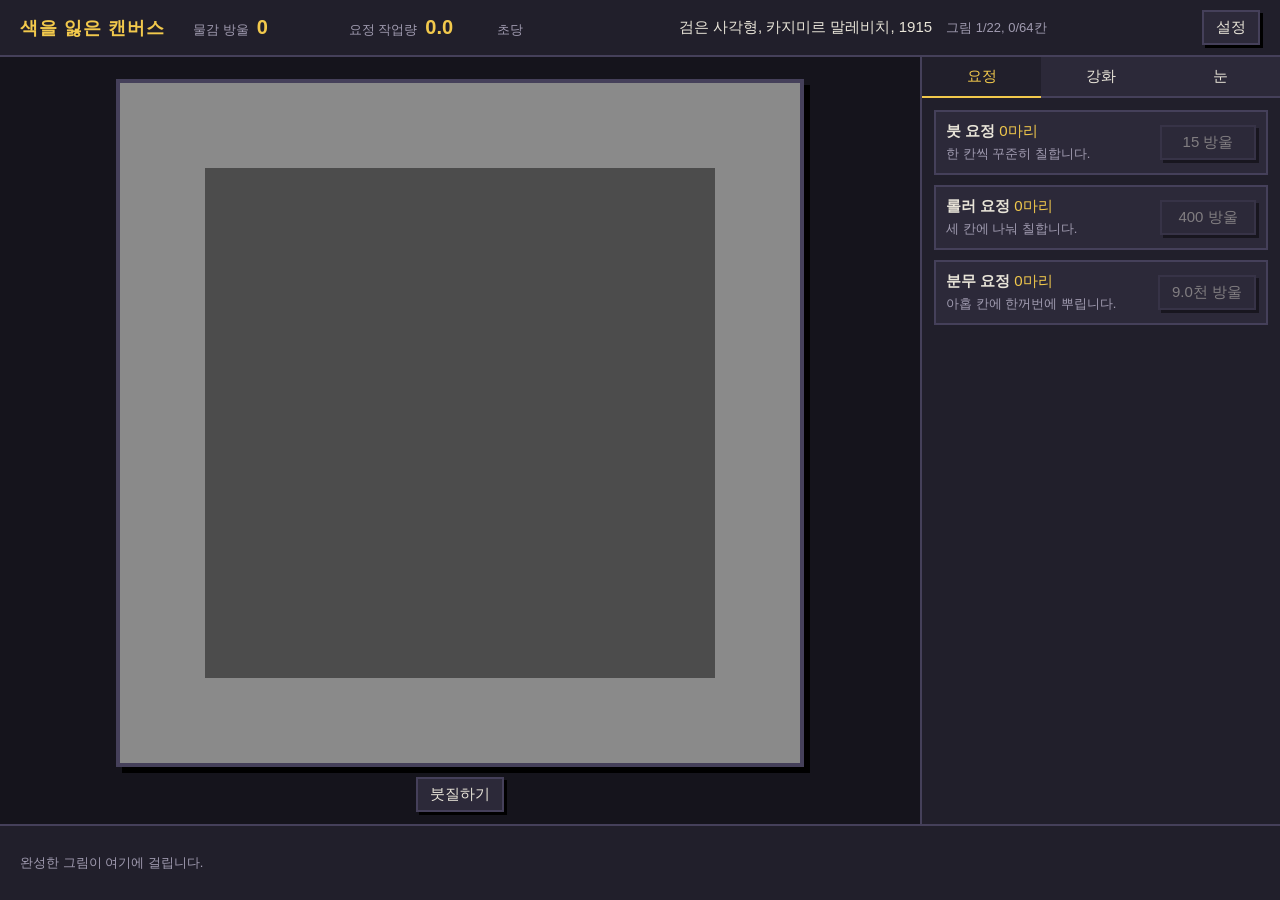
==== index.html @ ebb82942 "feat: 게임 화면 Co-Authored-By: Claude Fable 5.2 <noreply@anthropic.com>" ====
<!doctype html>
<html lang="ko">
<head>
  <meta charset="utf-8">
  <meta name="viewport" content="width=device-width, initial-scale=1">
  <title>색을 잃은 캔버스</title>
  <link rel="stylesheet" href="style.css">
</head>
<body>
  <header id="top">
    <h1>색을 잃은 캔버스</h1>
    <div class="stat"><span class="label">물감 방울</span><strong id="drops">0</strong></div>
    <div class="stat"><span class="label">요정 작업량</span><strong id="rate">0</strong><span class="label">초당</span></div>
    <div class="stat wide"><span id="pictureTitle"></span><span id="pictureProgress" class="label"></span></div>
    <button id="openSettings" type="button">설정</button>
  </header>

  <main>
    <section id="stage" aria-label="캔버스">
      <canvas id="canvas" aria-label="복원 중인 그림. 칸을 누르거나 끌어서 칠합니다."></canvas>
      <div id="overlay" hidden>
        <p id="overlayText"></p>
        <button id="prestigeButton" type="button" class="primary">더 고운 눈을 뜬다</button>
      </div>
      <button id="strokeButton" type="button" title="다음 칸에 붓질 한 번. 키보드로 칠할 때 씁니다.">붓질하기</button>
    </section>

    <aside id="panel">
      <div id="tabs" role="tablist">
        <button type="button" role="tab" data-tab="fairies" aria-selected="true">요정</button>
        <button type="button" role="tab" data-tab="upgrades" aria-selected="false">강화</button>
        <button type="button" role="tab" data-tab="eyes" aria-selected="false">눈</button>
      </div>
      <div id="list" role="tabpanel"></div>
    </aside>
  </main>

  <footer id="gallery" aria-label="갤러리"><span id="galleryEmpty" class="label">완성한 그림이 여기에 걸립니다.</span></footer>

  <dialog id="settings">
    <h2>설정</h2>
    <p class="label">진행은 이 브라우저에 자동으로 저장됩니다. 다른 곳으로 옮기려면 문자열을 내보내세요.</p>
    <textarea id="saveText" rows="6" aria-label="저장 문자열" spellcheck="false"></textarea>
    <p id="settingsMessage" role="status"></p>
    <div class="row">
      <button id="exportSave" type="button">내보내기</button>
      <button id="importSave" type="button">가져오기</button>
      <button id="resetSave" type="button" class="danger">초기화</button>
      <button id="closeSettings" type="button">닫기</button>
    </div>
  </dialog>

  <dialog id="notice">
    <p id="noticeText"></p>
    <button id="closeNotice" type="button" class="primary">확인</button>
  </dialog>

  <script src="js/config.js"></script>
  <script src="js/pictures.js"></script>
  <script src="js/game.js"></script>
  <script src="js/save.js"></script>
  <script src="js/ui.js"></script>
</body>
</html>
---- style.css ----
:root {
  --bg: #15141c;
  --panel: #211f2b;
  --panel-2: #2c2939;
  --line: #45405a;
  --text: #e8e4d8;
  --dim: #a09bb0;
  --gold: #f2c94c;
  --danger: #e2685a;
}

* { box-sizing: border-box; }

html, body { height: 100%; margin: 0; }

body {
  min-width: 1280px;
  display: grid;
  grid-template-rows: auto 1fr auto;
  background: var(--bg);
  color: var(--text);
  font-family: "Malgun Gothic", "Apple SD Gothic Neo", sans-serif;
  font-size: 15px;
}

h1, h2 { margin: 0; font-size: 18px; color: var(--gold); letter-spacing: 1px; }
.label { color: var(--dim); font-size: 13px; }

/* 픽셀 게임풍: 둥근 모서리 없이 딱딱한 테두리와 어긋난 그림자 */
button {
  font: inherit;
  color: var(--text);
  background: var(--panel-2);
  border: 2px solid var(--line);
  padding: 6px 12px;
  cursor: pointer;
  box-shadow: 3px 3px 0 #000;
}
button:hover:not(:disabled) { border-color: var(--gold); }
button:active:not(:disabled) { transform: translate(2px, 2px); box-shadow: 1px 1px 0 #000; }
button:disabled { opacity: 0.45; cursor: default; }
button:focus-visible, textarea:focus-visible { outline: 3px solid var(--gold); outline-offset: 2px; }
button.primary { background: var(--gold); color: #1b1505; border-color: #fff3c4; font-weight: bold; }
button.danger { border-color: var(--danger); color: var(--danger); }

#top {
  display: flex;
  align-items: center;
  gap: 28px;
  padding: 10px 20px;
  background: var(--panel);
  border-bottom: 2px solid var(--line);
}
.stat { display: flex; align-items: baseline; gap: 8px; }
.stat strong { font-size: 20px; color: var(--gold); font-variant-numeric: tabular-nums; min-width: 64px; }
.stat.wide { flex: 1; justify-content: center; gap: 14px; }

main { display: grid; grid-template-columns: 1fr 360px; min-height: 0; }

#stage {
  position: relative;
  display: flex;
  align-items: center;
  justify-content: center;
  min-height: 0;
  padding: 20px 20px 56px;
}
#canvas {
  image-rendering: pixelated;
  background: #000;
  border: 4px solid var(--line);
  box-shadow: 6px 6px 0 #000;
  cursor: crosshair;
  touch-action: none;
}
#strokeButton { position: absolute; bottom: 12px; left: 50%; transform: translateX(-50%); }
#strokeButton:active:not(:disabled) { transform: translate(calc(-50% + 2px), 2px); }

#overlay {
  position: absolute;
  inset: 0;
  display: flex;
  flex-direction: column;
  align-items: center;
  justify-content: center;
  gap: 18px;
  padding: 40px;
  text-align: center;
  background: rgba(21, 20, 28, 0.88);
}
#overlay[hidden] { display: none; }
#overlay p { max-width: 520px; line-height: 1.7; margin: 0; white-space: pre-line; }
#overlay.ending { top: auto; padding: 14px; background: rgba(21, 20, 28, 0.92); }

#panel { display: flex; flex-direction: column; min-height: 0; background: var(--panel); border-left: 2px solid var(--line); }
#tabs { display: flex; }
#tabs button { flex: 1; box-shadow: none; border-width: 0 0 2px; padding: 10px; }
#tabs button[aria-selected="true"] { background: var(--panel); border-bottom-color: var(--gold); color: var(--gold); }
#list { overflow-y: auto; padding: 12px; display: flex; flex-direction: column; gap: 10px; }

.item { display: grid; grid-template-columns: 1fr auto; gap: 4px 10px; padding: 10px; background: var(--panel-2); border: 2px solid var(--line); }
.item .name { font-weight: bold; }
.item .count { color: var(--gold); font-variant-numeric: tabular-nums; }
.item .desc { grid-column: 1; color: var(--dim); font-size: 13px; }
.item button { grid-column: 2; grid-row: 1 / span 2; align-self: center; min-width: 96px; font-variant-numeric: tabular-nums; }
.note { color: var(--dim); font-size: 13px; line-height: 1.6; margin: 0; }
.eyes { font-size: 18px; color: var(--gold); }

#gallery {
  display: flex;
  align-items: center;
  gap: 8px;
  min-height: 76px;
  padding: 8px 20px;
  overflow-x: auto;
  background: var(--panel);
  border-top: 2px solid var(--line);
}
.thumb { padding: 0; line-height: 0; flex: none; }
.thumb canvas { image-rendering: pixelated; width: 48px; height: 48px; display: block; }

dialog { background: var(--panel); color: var(--text); border: 3px solid var(--gold); padding: 20px; width: 520px; box-shadow: 8px 8px 0 #000; }
dialog::backdrop { background: rgba(0, 0, 0, 0.6); }
dialog p { line-height: 1.6; }
textarea { width: 100%; background: var(--bg); color: var(--text); border: 2px solid var(--line); font-family: Consolas, monospace; font-size: 12px; resize: vertical; }
.row { display: flex; gap: 10px; flex-wrap: wrap; }
#settingsMessage { min-height: 1.6em; margin: 6px 0; color: var(--gold); }
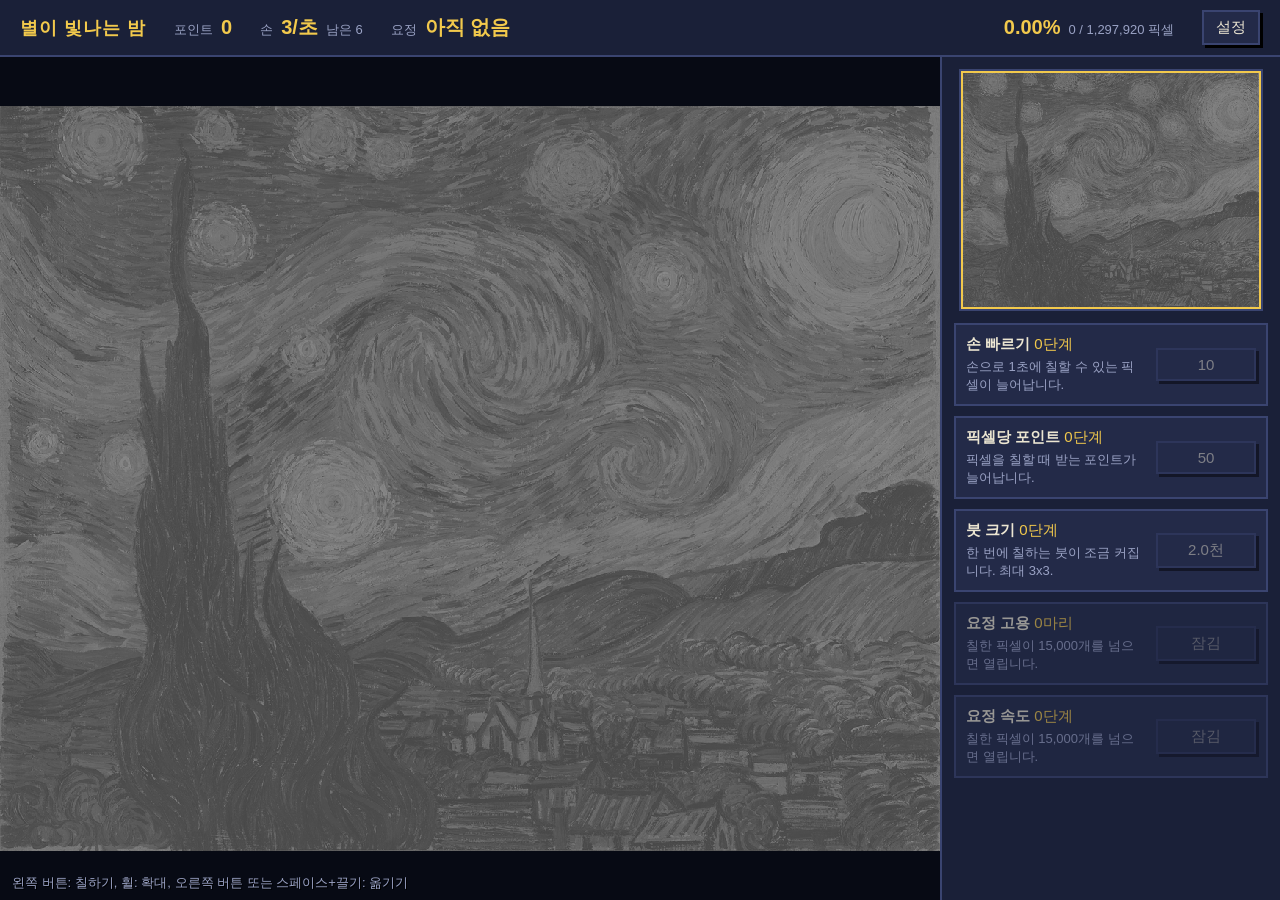
==== commit 12a518b2: "feat: 한 장짜리 게임 화면 Co-Authored-By: Claude Opus 5.5 <noreply@anthropic.com>" ====
--- a/index.html
+++ b/index.html
@@ -3,60 +3,58 @@
 <head>
   <meta charset="utf-8">
   <meta name="viewport" content="width=device-width, initial-scale=1">
-  <title>색을 잃은 캔버스</title>
+  <title>별이 빛나는 밤</title>
   <link rel="stylesheet" href="style.css">
 </head>
 <body>
   <header id="top">
-    <h1>색을 잃은 캔버스</h1>
-    <div class="stat"><span class="label">물감 방울</span><strong id="drops">0</strong></div>
-    <div class="stat"><span class="label">요정 작업량</span><strong id="rate">0</strong><span class="label">초당</span></div>
-    <div class="stat wide"><span id="pictureTitle"></span><span id="pictureProgress" class="label"></span></div>
+    <h1>별이 빛나는 밤</h1>
+    <div class="stat"><span class="label">포인트</span><strong id="points">0</strong></div>
+    <div class="stat"><span class="label">손</span><strong id="hand">0</strong><span class="label" id="handBudget"></span></div>
+    <div class="stat"><span class="label">요정</span><strong id="fairy">아직 없음</strong></div>
+    <div class="stat wide"><strong id="percent">0.00%</strong><span class="label" id="count"></span></div>
     <button id="openSettings" type="button">설정</button>
   </header>
 
   <main>
-    <section id="stage" aria-label="캔버스">
-      <canvas id="canvas" aria-label="복원 중인 그림. 칸을 누르거나 끌어서 칠합니다."></canvas>
-      <div id="overlay" hidden>
-        <p id="overlayText"></p>
-        <button id="prestigeButton" type="button" class="primary">더 고운 눈을 뜬다</button>
+    <section id="stage" aria-label="그림">
+      <canvas id="view" aria-label="복원 중인 그림. 왼쪽 버튼으로 누르거나 끌어서 칠하고, 휠로 확대하고, 오른쪽 버튼이나 스페이스를 누른 채 끌어서 옮깁니다."></canvas>
+      <div id="toasts" aria-live="polite"></div>
+      <p id="hint" class="label">왼쪽 버튼: 칠하기, 휠: 확대, 오른쪽 버튼 또는 스페이스+끌기: 옮기기</p>
+      <div id="finish" hidden>
+        <h2>모든 픽셀을 되살렸습니다</h2>
+        <p id="finishText"></p>
+        <button id="closeFinish" type="button" class="primary">그림 감상하기</button>
       </div>
-      <button id="strokeButton" type="button" title="다음 칸에 붓질 한 번. 키보드로 칠할 때 씁니다.">붓질하기</button>
     </section>
 
     <aside id="panel">
-      <div id="tabs" role="tablist">
-        <button type="button" role="tab" data-tab="fairies" aria-selected="true">요정</button>
-        <button type="button" role="tab" data-tab="upgrades" aria-selected="false">강화</button>
-        <button type="button" role="tab" data-tab="eyes" aria-selected="false">눈</button>
-      </div>
-      <div id="list" role="tabpanel"></div>
+      <canvas id="minimap" aria-label="전체 지도. 누르면 그 자리로 옮깁니다."></canvas>
+      <div id="list"></div>
     </aside>
   </main>
 
-  <footer id="gallery" aria-label="갤러리"><span id="galleryEmpty" class="label">완성한 그림이 여기에 걸립니다.</span></footer>
-
   <dialog id="settings">
     <h2>설정</h2>
-    <p class="label">진행은 이 브라우저에 자동으로 저장됩니다. 다른 곳으로 옮기려면 문자열을 내보내세요.</p>
-    <textarea id="saveText" rows="6" aria-label="저장 문자열" spellcheck="false"></textarea>
+    <p class="label">진행은 이 브라우저에 자동으로 저장됩니다. 다른 곳으로 옮기려면 내보내기를 쓰세요.</p>
+    <textarea id="saveText" rows="5" aria-label="저장 문자열" spellcheck="false"></textarea>
     <p id="settingsMessage" role="status"></p>
     <div class="row">
-      <button id="exportSave" type="button">내보내기</button>
-      <button id="importSave" type="button">가져오기</button>
+      <button id="exportSave" type="button">문자열 내보내기</button>
+      <button id="downloadSave" type="button">파일로 받기</button>
+      <button id="importSave" type="button">문자열 가져오기</button>
+      <button id="importFile" type="button">파일에서 불러오기</button>
+      <input id="fileInput" type="file" accept=".txt,text/plain" hidden>
+    </div>
+    <div class="row end">
       <button id="resetSave" type="button" class="danger">초기화</button>
       <button id="closeSettings" type="button">닫기</button>
     </div>
   </dialog>
 
-  <dialog id="notice">
-    <p id="noticeText"></p>
-    <button id="closeNotice" type="button" class="primary">확인</button>
-  </dialog>
-
   <script src="js/config.js"></script>
-  <script src="js/pictures.js"></script>
+  <script src="js/regions.js"></script>
+  <script src="js/painting-image.js"></script>
   <script src="js/game.js"></script>
   <script src="js/save.js"></script>
   <script src="js/ui.js"></script>
--- a/style.css
+++ b/style.css
@@ -1,26 +1,26 @@
 :root {
-  --bg: #15141c;
-  --panel: #211f2b;
-  --panel-2: #2c2939;
-  --line: #45405a;
-  --text: #e8e4d8;
-  --dim: #a09bb0;
+  --bg: #0f1424;
+  --panel: #1a2038;
+  --panel-2: #232a48;
+  --line: #3a4470;
+  --text: #ece6d2;
+  --dim: #9aa2c4;
   --gold: #f2c94c;
   --danger: #e2685a;
 }
 
 * { box-sizing: border-box; }
-
 html, body { height: 100%; margin: 0; }
 
 body {
   min-width: 1280px;
   display: grid;
-  grid-template-rows: auto 1fr auto;
+  grid-template-rows: auto 1fr;
   background: var(--bg);
   color: var(--text);
   font-family: "Malgun Gothic", "Apple SD Gothic Neo", sans-serif;
   font-size: 15px;
+  overflow: hidden;
 }
 
 h1, h2 { margin: 0; font-size: 18px; color: var(--gold); letter-spacing: 1px; }
@@ -39,7 +39,7 @@
 button:hover:not(:disabled) { border-color: var(--gold); }
 button:active:not(:disabled) { transform: translate(2px, 2px); box-shadow: 1px 1px 0 #000; }
 button:disabled { opacity: 0.45; cursor: default; }
-button:focus-visible, textarea:focus-visible { outline: 3px solid var(--gold); outline-offset: 2px; }
+button:focus-visible, textarea:focus-visible, canvas:focus-visible { outline: 3px solid var(--gold); outline-offset: 2px; }
 button.primary { background: var(--gold); color: #1b1505; border-color: #fff3c4; font-weight: bold; }
 button.danger { border-color: var(--danger); color: var(--danger); }
 
@@ -52,76 +52,42 @@
   border-bottom: 2px solid var(--line);
 }
 .stat { display: flex; align-items: baseline; gap: 8px; }
-.stat strong { font-size: 20px; color: var(--gold); font-variant-numeric: tabular-nums; min-width: 64px; }
-.stat.wide { flex: 1; justify-content: center; gap: 14px; }
+.stat strong { font-size: 20px; color: var(--gold); font-variant-numeric: tabular-nums; }
+.stat.wide { flex: 1; justify-content: flex-end; }
 
-main { display: grid; grid-template-columns: 1fr 360px; min-height: 0; }
+main { display: grid; grid-template-columns: 1fr 340px; min-height: 0; }
 
-#stage {
-  position: relative;
-  display: flex;
-  align-items: center;
-  justify-content: center;
-  min-height: 0;
-  padding: 20px 20px 56px;
+#stage { position: relative; min-height: 0; overflow: hidden; background: #070a14; }
+#view { display: block; width: 100%; height: 100%; cursor: crosshair; touch-action: none; }
+#view.panning { cursor: grabbing; }
+#hint { position: absolute; left: 12px; bottom: 8px; margin: 0; pointer-events: none; text-shadow: 1px 1px 0 #000; }
+
+#toasts { position: absolute; top: 12px; left: 50%; transform: translateX(-50%); display: flex; flex-direction: column; gap: 6px; align-items: center; pointer-events: none; }
+.toast { background: rgba(15, 20, 36, 0.92); border: 2px solid var(--gold); padding: 6px 14px; box-shadow: 3px 3px 0 #000; animation: toast 3.5s forwards; }
+@keyframes toast { 0% { opacity: 0; transform: translateY(-6px); } 8% { opacity: 1; transform: none; } 85% { opacity: 1; } 100% { opacity: 0; } }
+
+#finish {
+  position: absolute; left: 50%; bottom: 40px; transform: translateX(-50%);
+  background: rgba(15, 20, 36, 0.92); border: 3px solid var(--gold); padding: 18px 26px; text-align: center; box-shadow: 6px 6px 0 #000;
 }
-#canvas {
-  image-rendering: pixelated;
-  background: #000;
-  border: 4px solid var(--line);
-  box-shadow: 6px 6px 0 #000;
-  cursor: crosshair;
-  touch-action: none;
-}
-#strokeButton { position: absolute; bottom: 12px; left: 50%; transform: translateX(-50%); }
-#strokeButton:active:not(:disabled) { transform: translate(calc(-50% + 2px), 2px); }
-
-#overlay {
-  position: absolute;
-  inset: 0;
-  display: flex;
-  flex-direction: column;
-  align-items: center;
-  justify-content: center;
-  gap: 18px;
-  padding: 40px;
-  text-align: center;
-  background: rgba(21, 20, 28, 0.88);
-}
-#overlay[hidden] { display: none; }
-#overlay p { max-width: 520px; line-height: 1.7; margin: 0; white-space: pre-line; }
-#overlay.ending { top: auto; padding: 14px; background: rgba(21, 20, 28, 0.92); }
+#finish[hidden] { display: none; }
+#finish p { margin: 10px 0 14px; line-height: 1.6; }
 
 #panel { display: flex; flex-direction: column; min-height: 0; background: var(--panel); border-left: 2px solid var(--line); }
-#tabs { display: flex; }
-#tabs button { flex: 1; box-shadow: none; border-width: 0 0 2px; padding: 10px; }
-#tabs button[aria-selected="true"] { background: var(--panel); border-bottom-color: var(--gold); color: var(--gold); }
-#list { overflow-y: auto; padding: 12px; display: flex; flex-direction: column; gap: 10px; }
+#minimap { display: block; margin: 12px auto; border: 2px solid var(--line); cursor: pointer; image-rendering: auto; }
+#list { overflow-y: auto; padding: 0 12px 12px; display: flex; flex-direction: column; gap: 10px; }
 
 .item { display: grid; grid-template-columns: 1fr auto; gap: 4px 10px; padding: 10px; background: var(--panel-2); border: 2px solid var(--line); }
 .item .name { font-weight: bold; }
 .item .count { color: var(--gold); font-variant-numeric: tabular-nums; }
 .item .desc { grid-column: 1; color: var(--dim); font-size: 13px; }
-.item button { grid-column: 2; grid-row: 1 / span 2; align-self: center; min-width: 96px; font-variant-numeric: tabular-nums; }
-.note { color: var(--dim); font-size: 13px; line-height: 1.6; margin: 0; }
-.eyes { font-size: 18px; color: var(--gold); }
+.item button { grid-column: 2; grid-row: 1 / span 2; align-self: center; min-width: 100px; font-variant-numeric: tabular-nums; }
+.item.locked { opacity: 0.6; }
 
-#gallery {
-  display: flex;
-  align-items: center;
-  gap: 8px;
-  min-height: 76px;
-  padding: 8px 20px;
-  overflow-x: auto;
-  background: var(--panel);
-  border-top: 2px solid var(--line);
-}
-.thumb { padding: 0; line-height: 0; flex: none; }
-.thumb canvas { image-rendering: pixelated; width: 48px; height: 48px; display: block; }
-
-dialog { background: var(--panel); color: var(--text); border: 3px solid var(--gold); padding: 20px; width: 520px; box-shadow: 8px 8px 0 #000; }
+dialog { background: var(--panel); color: var(--text); border: 3px solid var(--gold); padding: 20px; width: 560px; box-shadow: 8px 8px 0 #000; }
 dialog::backdrop { background: rgba(0, 0, 0, 0.6); }
 dialog p { line-height: 1.6; }
 textarea { width: 100%; background: var(--bg); color: var(--text); border: 2px solid var(--line); font-family: Consolas, monospace; font-size: 12px; resize: vertical; }
-.row { display: flex; gap: 10px; flex-wrap: wrap; }
+.row { display: flex; gap: 10px; flex-wrap: wrap; margin-top: 8px; }
+.row.end { justify-content: flex-end; margin-top: 16px; }
 #settingsMessage { min-height: 1.6em; margin: 6px 0; color: var(--gold); }
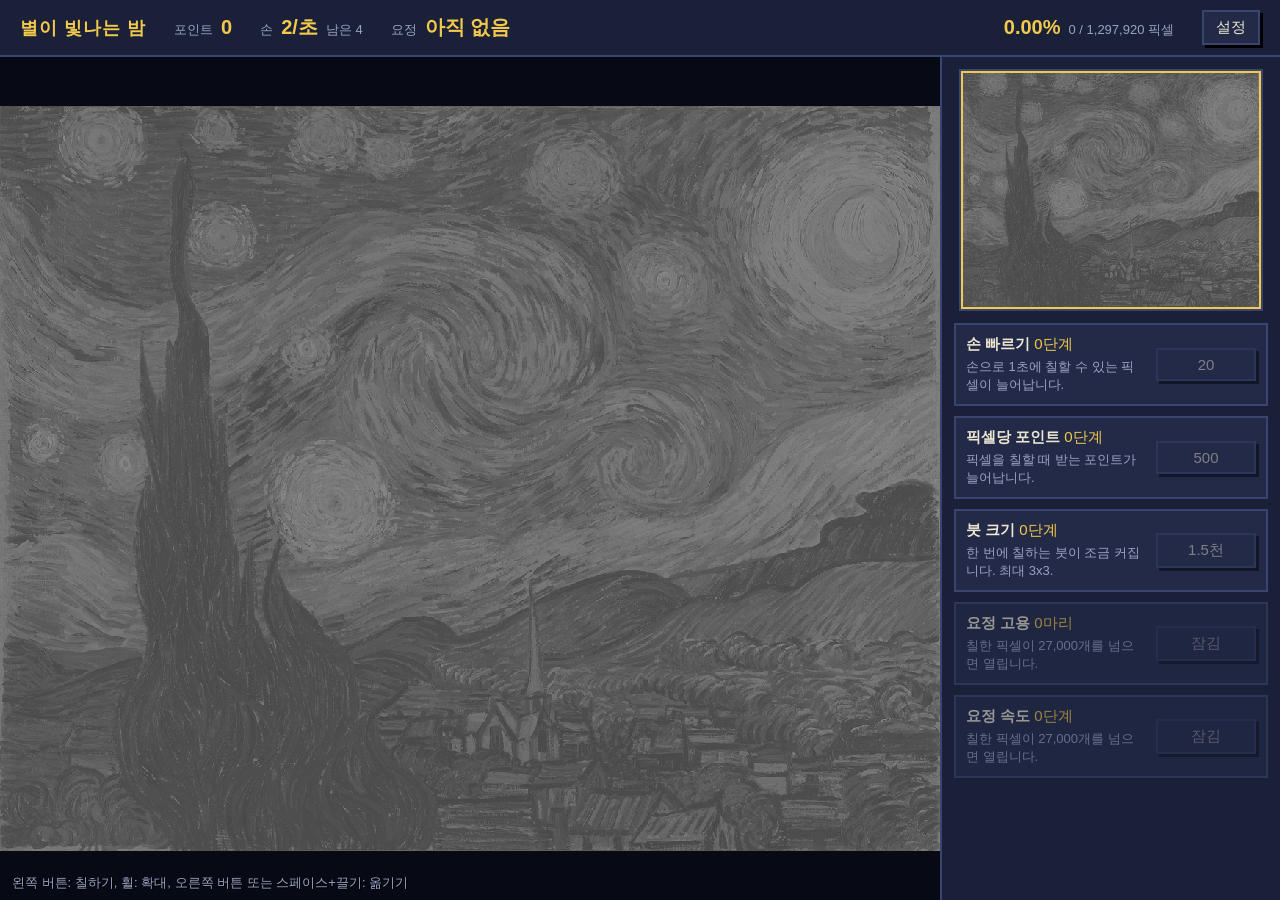
==== commit 8b77a50a: "fix: 붓이 왼쪽 위 가장자리에서도 칠하고, 다른 탭이 저장하면 이 탭은 저장을 멈춤 Co-Authored-By: Claude Opus 5.5 <noreply@anthropic." ====
--- a/index.html
+++ b/index.html
@@ -21,7 +21,12 @@
       <canvas id="view" aria-label="복원 중인 그림. 왼쪽 버튼으로 누르거나 끌어서 칠하고, 휠로 확대하고, 오른쪽 버튼이나 스페이스를 누른 채 끌어서 옮깁니다."></canvas>
       <div id="toasts" aria-live="polite"></div>
       <p id="hint" class="label">왼쪽 버튼: 칠하기, 휠: 확대, 오른쪽 버튼 또는 스페이스+끌기: 옮기기</p>
-      <div id="finish" hidden>
+      <div id="stale" class="notice" hidden role="alert">
+        <h2>다른 탭에서 게임을 저장했습니다</h2>
+        <p>이 탭의 진행은 이제 저장되지 않습니다. 새로 고쳐서 최신 진행을 불러오세요.</p>
+        <button id="reloadStale" type="button" class="primary">새로 고침</button>
+      </div>
+      <div id="finish" class="notice" hidden>
         <h2>모든 픽셀을 되살렸습니다</h2>
         <p id="finishText"></p>
         <button id="closeFinish" type="button" class="primary">그림 감상하기</button>
@@ -57,6 +62,7 @@
   <script src="js/painting-image.js"></script>
   <script src="js/game.js"></script>
   <script src="js/save.js"></script>
+  <script src="js/living.js"></script>
   <script src="js/ui.js"></script>
 </body>
 </html>
--- a/style.css
+++ b/style.css
@@ -66,12 +66,12 @@
 .toast { background: rgba(15, 20, 36, 0.92); border: 2px solid var(--gold); padding: 6px 14px; box-shadow: 3px 3px 0 #000; animation: toast 3.5s forwards; }
 @keyframes toast { 0% { opacity: 0; transform: translateY(-6px); } 8% { opacity: 1; transform: none; } 85% { opacity: 1; } 100% { opacity: 0; } }
 
-#finish {
+.notice {
   position: absolute; left: 50%; bottom: 40px; transform: translateX(-50%);
   background: rgba(15, 20, 36, 0.92); border: 3px solid var(--gold); padding: 18px 26px; text-align: center; box-shadow: 6px 6px 0 #000;
 }
-#finish[hidden] { display: none; }
-#finish p { margin: 10px 0 14px; line-height: 1.6; }
+.notice[hidden] { display: none; }
+.notice p { margin: 10px 0 14px; line-height: 1.6; }
 
 #panel { display: flex; flex-direction: column; min-height: 0; background: var(--panel); border-left: 2px solid var(--line); }
 #minimap { display: block; margin: 12px auto; border: 2px solid var(--line); cursor: pointer; image-rendering: auto; }
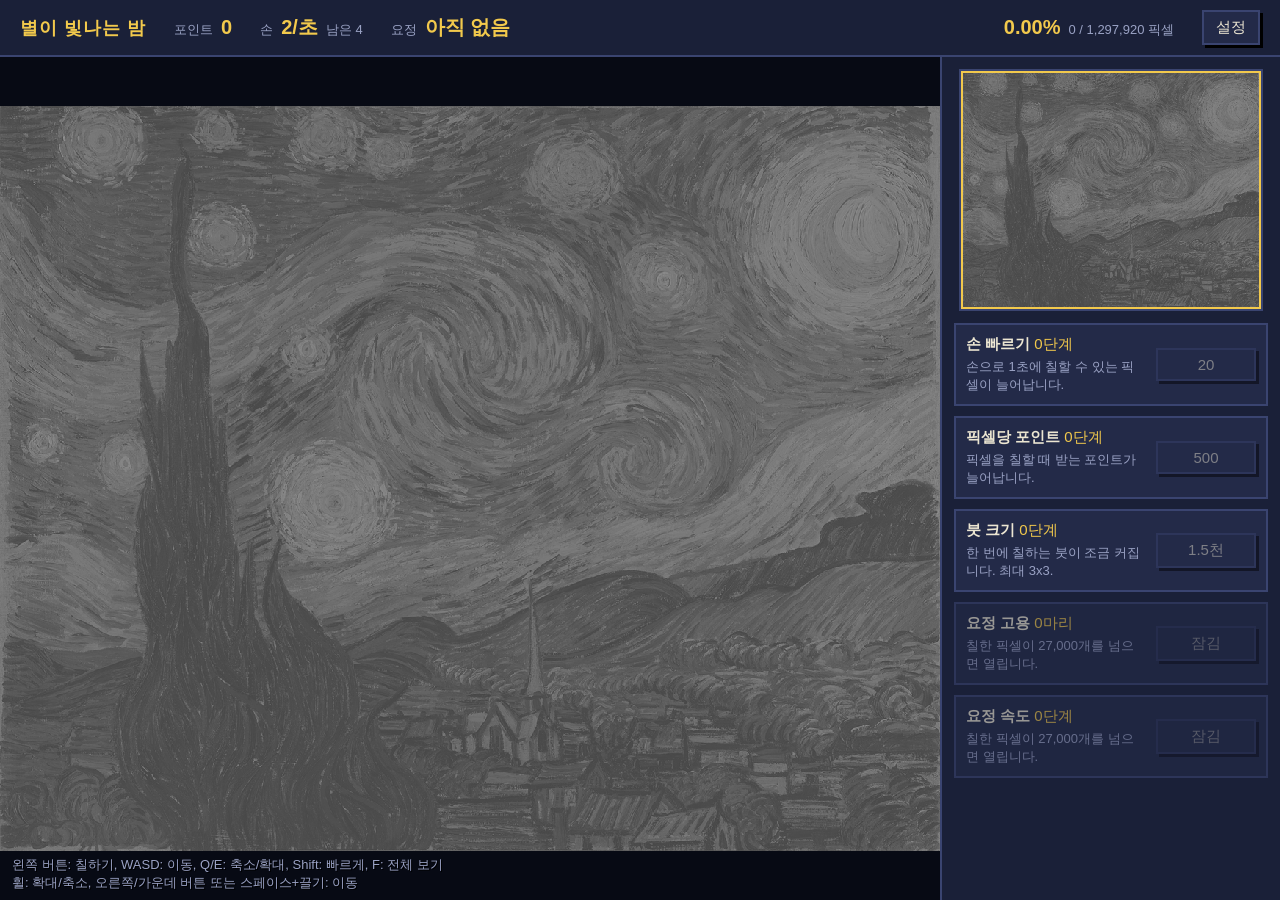
==== commit b6ce6716: "feat: 왼손 키보드로 화면 확대와 이동 지원 Co-Authored-By: Codex <noreply@openai.com>" ====
--- a/index.html
+++ b/index.html
@@ -18,9 +18,9 @@
 
   <main>
     <section id="stage" aria-label="그림">
-      <canvas id="view" aria-label="복원 중인 그림. 왼쪽 버튼으로 누르거나 끌어서 칠하고, 휠로 확대하고, 오른쪽 버튼이나 스페이스를 누른 채 끌어서 옮깁니다."></canvas>
+      <canvas id="view" tabindex="0" aria-label="복원 중인 그림. 왼쪽 버튼으로 칠하기. WASD 이동, Q 축소, E 확대, Shift 빠른 이동, F 전체 보기. 휠로 확대, 오른쪽 또는 가운데 버튼이나 스페이스를 누른 채 끌어서 이동."></canvas>
       <div id="toasts" aria-live="polite"></div>
-      <p id="hint" class="label">왼쪽 버튼: 칠하기, 휠: 확대, 오른쪽 버튼 또는 스페이스+끌기: 옮기기</p>
+      <p id="hint" class="label">왼쪽 버튼: 칠하기, WASD: 이동, Q/E: 축소/확대, Shift: 빠르게, F: 전체 보기<br>휠: 확대/축소, 오른쪽/가운데 버튼 또는 스페이스+끌기: 이동</p>
       <div id="stale" class="notice" hidden role="alert">
         <h2>다른 탭에서 게임을 저장했습니다</h2>
         <p>이 탭의 진행은 이제 저장되지 않습니다. 새로 고쳐서 최신 진행을 불러오세요.</p>
